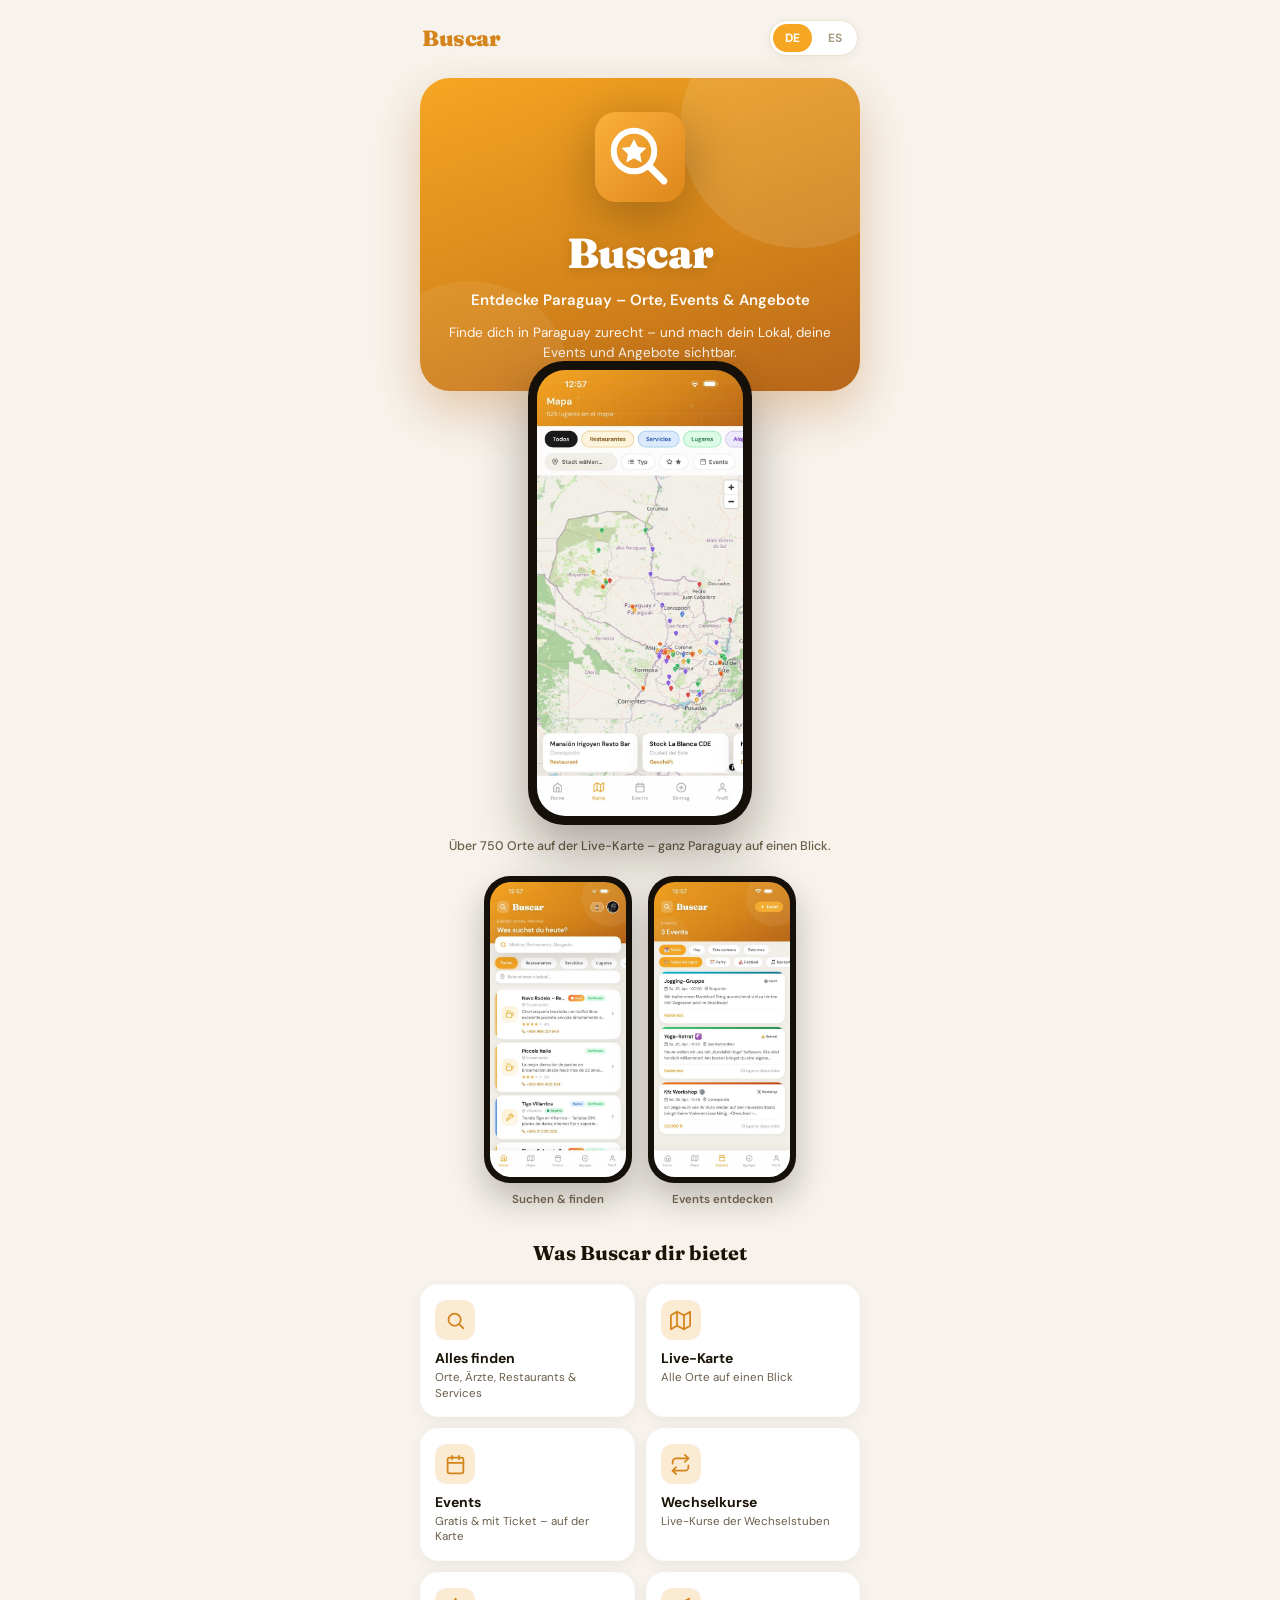
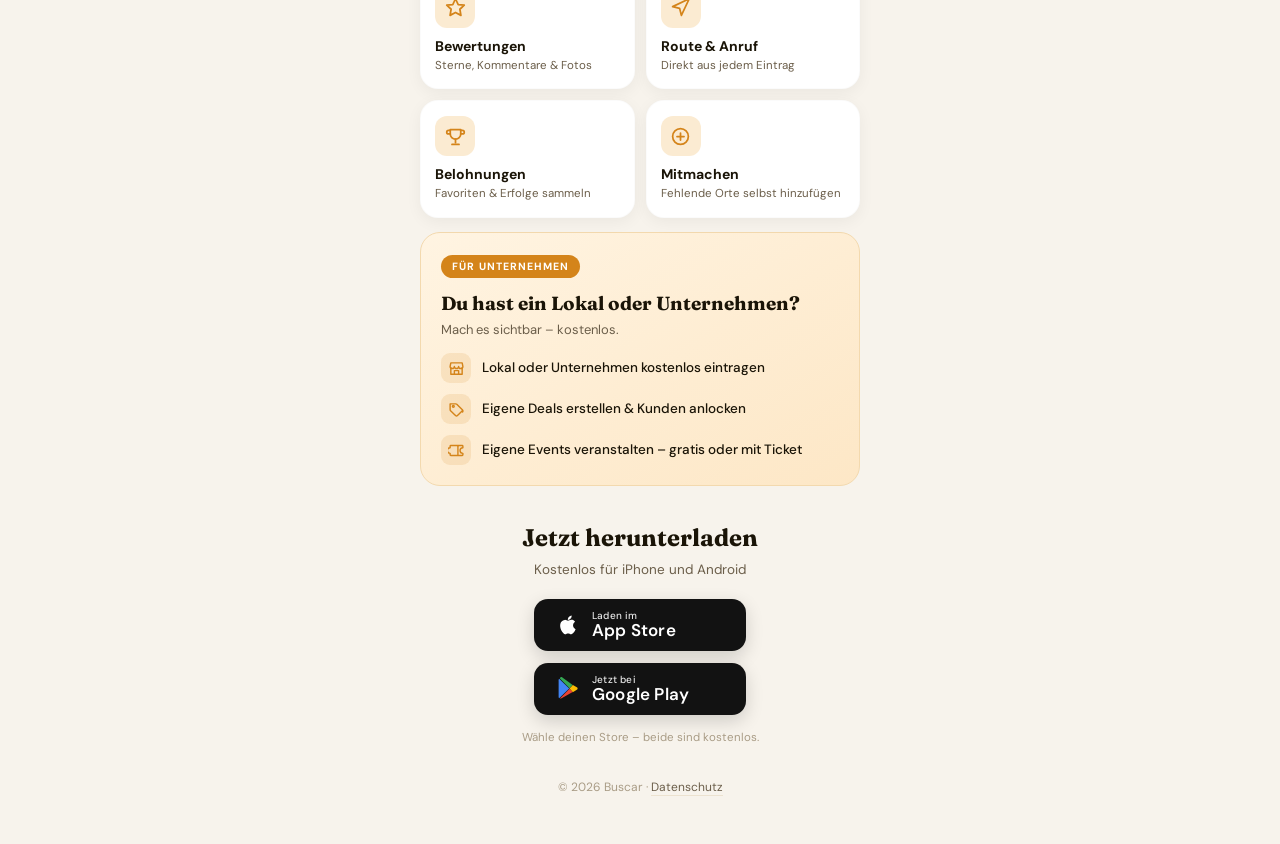
==== landing/index.html @ becd8155 "Add Instagram landing page under /landing (review build) Self-contained bilingual (DE/ES) landing pa" ====
<!DOCTYPE html>
<html lang="de">
<head>
<meta charset="UTF-8">
<meta name="viewport" content="width=device-width, initial-scale=1.0, viewport-fit=cover">
<title>Buscar – Paraguay entdecken</title>
<meta name="description" content="Buscar – Entdecke Paraguay: Live-Karte mit Orten, Ärzten, Restaurants, Events, Deals & Live-Wechselkursen. Für Nutzer und Unternehmen. Jetzt im App Store und bei Google Play.">
<meta name="theme-color" content="#F5A623">
<meta property="og:title" content="Buscar – Paraguay entdecken">
<meta property="og:description" content="Live-Karte, Orte, Events, Deals & Wechselkurse – für Nutzer und Unternehmen.">
<meta property="og:type" content="website">
<link rel="preconnect" href="https://fonts.googleapis.com">
<link rel="preconnect" href="https://fonts.gstatic.com" crossorigin>
<link href="https://fonts.googleapis.com/css2?family=Fraunces:wght@600;700;900&family=DM+Sans:wght@400;500;600;700&display=swap" rel="stylesheet">
<style>
  :root{
    --yellow:#F5A623; --yellow-dark:#D4841A; --yellow-deep:#B8661A;
    --bg:#F7F3EC; --card:#FFFFFF; --text-1:#1A1407; --text-2:#6B5E4A; --text-3:#A99C86; --line:#ECE2D0;
  }
  *,*::before,*::after{box-sizing:border-box;margin:0;padding:0}
  html{-webkit-text-size-adjust:100%}
  body{font-family:'DM Sans',-apple-system,sans-serif;background:var(--bg);color:var(--text-1);line-height:1.5;-webkit-font-smoothing:antialiased;overflow-x:hidden}
  .wrap{max-width:480px;margin:0 auto;padding:0 20px 48px;position:relative}

  .topbar{display:flex;align-items:center;justify-content:space-between;padding:20px 2px 8px}
  .brand-mini{font-family:'Fraunces',serif;font-weight:900;font-size:22px;color:var(--yellow-dark);letter-spacing:-0.5px}
  .lang{display:flex;gap:4px;background:#fff;border:1px solid var(--line);border-radius:999px;padding:3px;box-shadow:0 2px 10px rgba(0,0,0,.05)}
  .lang button{border:none;background:transparent;font-family:'DM Sans',sans-serif;font-weight:700;font-size:12px;color:var(--text-3);padding:6px 12px;border-radius:999px;cursor:pointer;transition:.15s}
  .lang button.active{background:var(--yellow);color:#fff}

  .hero{position:relative;margin-top:14px;border-radius:30px;padding:34px 26px 28px;text-align:center;color:#fff;overflow:hidden;
        background:linear-gradient(160deg,#F5A623 0%,#D4841A 58%,#B8661A 100%);box-shadow:0 20px 50px rgba(184,102,26,.32)}
  .hero::before{content:'';position:absolute;top:-70px;right:-60px;width:240px;height:240px;border-radius:50%;background:rgba(255,255,255,.10)}
  .hero::after{content:'';position:absolute;bottom:-90px;left:-50px;width:200px;height:200px;border-radius:50%;background:rgba(255,255,255,.07)}
  .app-icon{width:90px;height:90px;position:relative;z-index:1;filter:drop-shadow(0 12px 26px rgba(0,0,0,.28))}
  .app-name{font-family:'Fraunces',serif;font-weight:900;font-size:42px;letter-spacing:-1px;margin-top:13px;position:relative;z-index:1;text-shadow:0 3px 12px rgba(0,0,0,.14)}
  .tagline{font-size:15px;font-weight:600;opacity:.97;margin-top:4px;position:relative;z-index:1}
  .lead{font-size:13.5px;opacity:.92;margin-top:11px;position:relative;z-index:1}

  .showcase{margin-top:-30px;display:flex;justify-content:center;position:relative;z-index:3}
  .phone{background:#15100a;box-shadow:0 26px 54px rgba(20,16,7,.34)}
  .phone img{display:block;width:100%}
  .phone.big{width:224px;border-radius:36px;padding:9px}
  .phone.big img{border-radius:28px}
  .showcase-cap{text-align:center;font-size:12.5px;color:var(--text-2);margin-top:12px;font-weight:500}

  .gallery{display:flex;justify-content:center;gap:16px;margin-top:20px}
  .phone.sm{width:148px;border-radius:26px;padding:6px;box-shadow:0 16px 34px rgba(20,16,7,.26)}
  .phone.sm img{border-radius:21px}
  .gallery figure{margin:0;display:flex;flex-direction:column;align-items:center;gap:8px}
  .gallery figcaption{font-size:11.5px;color:var(--text-2);font-weight:600}

  .sec-title{font-family:'Fraunces',serif;font-weight:700;font-size:20px;color:var(--text-1);text-align:center;margin:30px 0 16px}

  .grid{display:grid;grid-template-columns:1fr 1fr;gap:11px}
  .tile{background:var(--card);border-radius:18px;padding:15px 14px;box-shadow:0 4px 16px rgba(0,0,0,.05);border:1px solid rgba(0,0,0,.015)}
  .tile .ic{width:40px;height:40px;border-radius:12px;display:flex;align-items:center;justify-content:center;background:#FBEBD2;margin-bottom:10px}
  .tile .ic svg{width:21px;height:21px}
  .tile .t{font-size:14px;font-weight:700;color:var(--text-1);line-height:1.2}
  .tile .s{font-size:11.5px;color:var(--text-2);margin-top:3px;line-height:1.35}
  svg.i{fill:none;stroke:var(--yellow-dark);stroke-width:2;stroke-linecap:round;stroke-linejoin:round}

  .biz{margin-top:14px;border-radius:20px;padding:20px;background:linear-gradient(150deg,#FFF4E2,#FDE7C6);border:1px solid #F3D9AE}
  .biz-tag{display:inline-block;font-size:10.5px;font-weight:700;letter-spacing:1px;text-transform:uppercase;color:#fff;background:var(--yellow-dark);border-radius:999px;padding:4px 11px}
  .biz-head{font-family:'Fraunces',serif;font-weight:700;font-size:19px;color:var(--text-1);margin-top:11px}
  .biz-sub{font-size:13px;color:var(--text-2);margin-top:2px}
  .biz-points{margin-top:14px;display:flex;flex-direction:column;gap:11px}
  .biz-row{display:flex;align-items:center;gap:11px;font-size:13.5px;font-weight:500;color:var(--text-1)}
  .biz-row .ic{width:30px;height:30px;border-radius:9px;background:rgba(212,132,26,.14);display:flex;align-items:center;justify-content:center;flex-shrink:0}
  .biz-row .ic svg{width:17px;height:17px}

  .dl{margin-top:34px;text-align:center}
  .dl-title{font-family:'Fraunces',serif;font-weight:700;font-size:24px;color:var(--text-1)}
  .dl-sub{font-size:13.5px;color:var(--text-2);margin-top:4px}
  .badges{display:flex;flex-direction:column;align-items:center;gap:12px;margin-top:18px}
  .store-btn{display:inline-flex;align-items:center;gap:11px;background:#121212;border-radius:14px;padding:11px 22px;min-width:212px;text-decoration:none;transition:transform .15s, filter .15s;box-shadow:0 6px 18px rgba(0,0,0,.16)}
  .store-btn:active{transform:scale(.97)}
  .store-btn .logo{width:25px;height:25px;flex-shrink:0}
  .store-btn .txt{display:flex;flex-direction:column;line-height:1.12;text-align:left;color:#fff}
  .store-btn .txt small{font-size:10px;font-weight:500;opacity:.9;letter-spacing:.2px}
  .store-btn .txt b{font-size:17px;font-weight:600;letter-spacing:.2px}
  .store-btn.dim{filter:opacity(.68)}
  .store-btn.primary{transform:scale(1.04)}
  .badge-note{font-size:11.5px;color:var(--text-3);margin-top:14px}

  footer{text-align:center;margin-top:32px;font-size:12px;color:var(--text-3)}
  footer a{color:var(--text-2);text-decoration:none;border-bottom:1px solid var(--line)}
</style>
</head>
<body>
<div class="wrap">

  <div class="topbar">
    <div class="brand-mini">Buscar</div>
    <div class="lang" role="group" aria-label="Sprache / Idioma">
      <button id="btn-de" class="active" onclick="setLang('de')">DE</button>
      <button id="btn-es" onclick="setLang('es')">ES</button>
    </div>
  </div>

  <section class="hero">
    <svg class="app-icon" viewBox="0 0 120 120" xmlns="http://www.w3.org/2000/svg" aria-label="Buscar">
      <defs><linearGradient id="ig" x1="0" y1="0" x2="1" y2="1">
        <stop offset="0" stop-color="#FBB03B"/><stop offset="1" stop-color="#DD871B"/></linearGradient></defs>
      <rect width="120" height="120" rx="28" fill="url(#ig)"/>
      <circle cx="52" cy="52" r="27" fill="none" stroke="#fff" stroke-width="8"/>
      <line x1="72" y1="72" x2="92" y2="92" stroke="#fff" stroke-width="9" stroke-linecap="round"/>
      <path d="M52 36 l5.1 10.3 11.4 1.6 -8.3 8 2 11.3 -10.2-5.4 -10.2 5.4 2-11.3 -8.3-8 11.4-1.6z" fill="#fff"/>
    </svg>
    <div class="app-name">Buscar</div>
    <div class="tagline" data-i18n="tagline">Entdecke Paraguay – Orte, Events &amp; Angebote</div>
    <div class="lead" data-i18n="lead">Finde dich in Paraguay zurecht – und mach dein Lokal, deine Events und Angebote sichtbar.</div>
  </section>

  <section class="showcase">
    <div class="phone big"><img src="map.jpg" alt="Buscar Live-Karte" loading="lazy"></div>
  </section>
  <div class="showcase-cap" data-i18n="cap">Über 750 Orte auf der Live-Karte – ganz Paraguay auf einen Blick.</div>

  <div class="gallery">
    <figure><div class="phone sm"><img src="home.jpg" alt="Buscar Home" loading="lazy"></div><figcaption data-i18n="g_home">Suchen &amp; finden</figcaption></figure>
    <figure><div class="phone sm"><img src="events.jpg" alt="Buscar Events" loading="lazy"></div><figcaption data-i18n="g_events">Events entdecken</figcaption></figure>
  </div>

  <div class="sec-title" data-i18n="sec_title">Was Buscar dir bietet</div>
  <div class="grid" id="grid-users"></div>

  <div class="biz">
    <span class="biz-tag" data-i18n="biz_tag">Für Unternehmen</span>
    <div class="biz-head" data-i18n="biz_head">Du hast ein Lokal oder Unternehmen?</div>
    <div class="biz-sub" data-i18n="biz_sub">Mach es sichtbar – kostenlos.</div>
    <div class="biz-points" id="biz-points"></div>
  </div>

  <section class="dl">
    <div class="dl-title" data-i18n="dl_title">Jetzt herunterladen</div>
    <div class="dl-sub" data-i18n="dl_sub">Kostenlos für iPhone und Android</div>
    <div class="badges">
      <a class="store-btn" id="appstore" href="APP_STORE_URL" aria-label="App Store">
        <svg class="logo" viewBox="0 0 24 24" aria-hidden="true"><path fill="#fff" d="M16.36 12.78c-.02-2.3 1.88-3.4 1.96-3.46-1.07-1.56-2.73-1.78-3.32-1.8-1.41-.14-2.76.83-3.48.83-.72 0-1.82-.81-3-.79-1.54.02-2.96.9-3.75 2.28-1.6 2.78-.41 6.89 1.15 9.15.76 1.1 1.67 2.34 2.86 2.3 1.15-.05 1.58-.74 2.97-.74 1.39 0 1.78.74 3 .72 1.24-.02 2.02-1.12 2.78-2.23.88-1.28 1.24-2.52 1.26-2.58-.03-.01-2.41-.93-2.43-3.68z M14.08 6.27c.64-.78 1.07-1.85.95-2.93-.92.04-2.03.61-2.69 1.38-.59.69-1.11 1.79-.97 2.85 1.02.08 2.07-.52 2.71-1.3z"/></svg>
        <span class="txt"><small data-i18n="as_small">Laden im</small><b>App Store</b></span>
      </a>
      <a class="store-btn" id="gplay" href="PLAY_STORE_URL" aria-label="Google Play">
        <svg class="logo" viewBox="0 0 24 24" aria-hidden="true">
          <path fill="#34A853" d="M3.7 2.3 13 11.7l3-3L5.8 1.2C5.1.8 4.3.9 3.7 2.3z"/>
          <path fill="#FBBC04" d="m16.2 8.7 3.8 2.2c1 .6 1 1.8 0 2.4l-3.9 2.2L13 12z"/>
          <path fill="#EA4335" d="M3.7 21.7 13 12.3l3 3-10.2 5.9c-.7.4-1.4.4-2.1.5z"/>
          <path fill="#4285F4" d="M3 2.6c-.4.4-.5 1-.5 1.7v15.4c0 .7.1 1.3.5 1.7L12.7 12 3 2.6z"/>
        </svg>
        <span class="txt"><small data-i18n="gp_small">Jetzt bei</small><b>Google Play</b></span>
      </a>
    </div>
    <div class="badge-note" data-i18n="note">Wähle deinen Store – beide sind kostenlos.</div>
  </section>

  <footer>
    <div>© 2026 Buscar · <a href="https://escapedeutschland.github.io/buscar-app/privacy.html" data-i18n="privacy">Datenschutz</a></div>
  </footer>

</div>

<script>
  var IC={
    search:'<svg class="i" viewBox="0 0 24 24"><circle cx="11" cy="11" r="7"/><line x1="16.5" y1="16.5" x2="21" y2="21"/></svg>',
    map:'<svg class="i" viewBox="0 0 24 24"><polygon points="1 6 1 22 8 18 16 22 23 18 23 2 16 6 8 2 1 6"/><line x1="8" y1="2" x2="8" y2="18"/><line x1="16" y1="6" x2="16" y2="22"/></svg>',
    calendar:'<svg class="i" viewBox="0 0 24 24"><rect x="3" y="4" width="18" height="18" rx="2"/><line x1="16" y1="2" x2="16" y2="6"/><line x1="8" y1="2" x2="8" y2="6"/><line x1="3" y1="10" x2="21" y2="10"/></svg>',
    exchange:'<svg class="i" viewBox="0 0 24 24"><polyline points="17 1 21 5 17 9"/><path d="M3 11V9a4 4 0 0 1 4-4h14"/><polyline points="7 23 3 19 7 15"/><path d="M21 13v2a4 4 0 0 1-4 4H3"/></svg>',
    star:'<svg class="i" viewBox="0 0 24 24"><polygon points="12 2 15.1 8.6 22 9.3 17 14 18.2 21 12 17.6 5.8 21 7 14 2 9.3 8.9 8.6 12 2"/></svg>',
    nav:'<svg class="i" viewBox="0 0 24 24"><polygon points="3 11 22 2 13 21 11 13 3 11"/></svg>',
    trophy:'<svg class="i" viewBox="0 0 24 24"><path d="M6 9a6 6 0 0 0 12 0V4H6z"/><path d="M6 5H4a2 2 0 0 0 0 4h2"/><path d="M18 5h2a2 2 0 0 1 0 4h-2"/><line x1="12" y1="15" x2="12" y2="19"/><line x1="8" y1="21" x2="16" y2="21"/></svg>',
    plus:'<svg class="i" viewBox="0 0 24 24"><circle cx="12" cy="12" r="9"/><line x1="12" y1="8" x2="12" y2="16"/><line x1="8" y1="12" x2="16" y2="12"/></svg>',
    store:'<svg class="i" viewBox="0 0 24 24"><path d="M4 4h16l1 5a3 3 0 0 1-6 0 3 3 0 0 1-6 0 3 3 0 0 1-6 0z"/><path d="M4 11v9h16v-9"/><path d="M9 20v-5h6v5"/></svg>',
    tag:'<svg class="i" viewBox="0 0 24 24"><path d="M20.6 13.4l-7.2 7.2a2 2 0 0 1-2.8 0l-7-7A2 2 0 0 1 3 12V4h8a2 2 0 0 1 1.4.6l8.2 8.2a1.9 1.9 0 0 1 0 2.6z"/><circle cx="7.5" cy="7.5" r="1.3"/></svg>',
    ticket:'<svg class="i" viewBox="0 0 24 24"><path d="M3 8a2 2 0 0 0 0 8v2a1 1 0 0 0 1 1h16a1 1 0 0 0 1-1v-2a2 2 0 0 1 0-8V6a1 1 0 0 0-1-1H4a1 1 0 0 0-1 1z"/><line x1="14" y1="6" x2="14" y2="18"/></svg>'
  };

  var GRID={
    de:[
      ['search','Alles finden','Orte, Ärzte, Restaurants & Services'],
      ['map','Live-Karte','Alle Orte auf einen Blick'],
      ['calendar','Events','Gratis & mit Ticket – auf der Karte'],
      ['exchange','Wechselkurse','Live-Kurse der Wechselstuben'],
      ['star','Bewertungen','Sterne, Kommentare & Fotos'],
      ['nav','Route & Anruf','Direkt aus jedem Eintrag'],
      ['trophy','Belohnungen','Favoriten & Erfolge sammeln'],
      ['plus','Mitmachen','Fehlende Orte selbst hinzufügen']
    ],
    es:[
      ['search','Encuentra todo','Lugares, médicos, restaurantes y servicios'],
      ['map','Mapa en vivo','Todos los lugares de un vistazo'],
      ['calendar','Eventos','Gratis y con entrada – en el mapa'],
      ['exchange','Tipo de cambio','En vivo, de las casas de cambio'],
      ['star','Reseñas','Estrellas, comentarios y fotos'],
      ['nav','Ruta y llamada','Directo desde cada lugar'],
      ['trophy','Recompensas','Guarda favoritos y gana logros'],
      ['plus','Participa','Agrega lugares que falten']
    ]
  };
  var BIZ={
    de:[['store','Lokal oder Unternehmen kostenlos eintragen'],
        ['tag','Eigene Deals erstellen & Kunden anlocken'],
        ['ticket','Eigene Events veranstalten – gratis oder mit Ticket']],
    es:[['store','Registra tu local o negocio gratis'],
        ['tag','Crea ofertas y atrae clientes'],
        ['ticket','Organiza tus eventos – gratis o con entrada']]
  };
  var I18N={
    de:{tagline:'Entdecke Paraguay – Orte, Events & Angebote',
        lead:'Finde dich in Paraguay zurecht – und mach dein Lokal, deine Events und Angebote sichtbar.',
        cap:'Über 750 Orte auf der Live-Karte – ganz Paraguay auf einen Blick.',
        g_home:'Suchen & finden', g_events:'Events entdecken',
        sec_title:'Was Buscar dir bietet', biz_tag:'Für Unternehmen',
        biz_head:'Du hast ein Lokal oder Unternehmen?', biz_sub:'Mach es sichtbar – kostenlos.',
        dl_title:'Jetzt herunterladen', dl_sub:'Kostenlos für iPhone und Android',
        as_small:'Laden im', gp_small:'Jetzt bei',
        note:'Wähle deinen Store – beide sind kostenlos.', privacy:'Datenschutz'},
    es:{tagline:'Descubre Paraguay – lugares, eventos y ofertas',
        lead:'Encuentra todo en Paraguay – y haz visible tu local, tus eventos y ofertas.',
        cap:'Más de 750 lugares en el mapa – todo Paraguay de un vistazo.',
        g_home:'Buscar y encontrar', g_events:'Descubrir eventos',
        sec_title:'Lo que Buscar te ofrece', biz_tag:'Para empresas',
        biz_head:'¿Tienes un local o negocio?', biz_sub:'Hazlo visible – gratis.',
        dl_title:'Descárgala ahora', dl_sub:'Gratis para iPhone y Android',
        as_small:'Descárgalo en', gp_small:'Disponible en',
        note:'Elige tu tienda – ambas son gratis.', privacy:'Privacidad'}
  };

  function renderGrid(l){
    document.getElementById('grid-users').innerHTML = GRID[l].map(function(r){
      return '<div class="tile"><div class="ic">'+IC[r[0]]+'</div><div class="t">'+r[1]+'</div><div class="s">'+r[2]+'</div></div>';
    }).join('');
    document.getElementById('biz-points').innerHTML = BIZ[l].map(function(r){
      return '<div class="biz-row"><span class="ic">'+IC[r[0]]+'</span><span>'+r[1]+'</span></div>';
    }).join('');
  }
  function setLang(l){
    document.documentElement.lang=l;
    var d=I18N[l];
    document.querySelectorAll('[data-i18n]').forEach(function(el){var k=el.getAttribute('data-i18n'); if(d[k]) el.textContent=d[k];});
    renderGrid(l);
    document.getElementById('btn-de').classList.toggle('active', l==='de');
    document.getElementById('btn-es').classList.toggle('active', l==='es');
  }
  setLang((navigator.language||'de').toLowerCase().indexOf('es')===0?'es':'de');

  (function(){
    var ua=navigator.userAgent||'';
    var isIOS=/iPad|iPhone|iPod/.test(ua) || (navigator.platform==='MacIntel'&&navigator.maxTouchPoints>1);
    var isAndroid=/Android/.test(ua);
    var app=document.getElementById('appstore'), gp=document.getElementById('gplay'), badges=document.querySelector('.badges');
    if(isAndroid){ gp.classList.add('primary'); app.classList.add('dim'); badges.insertBefore(gp, app); }
    else if(isIOS){ app.classList.add('primary'); gp.classList.add('dim'); }
  })();
</script>
</body>
</html>
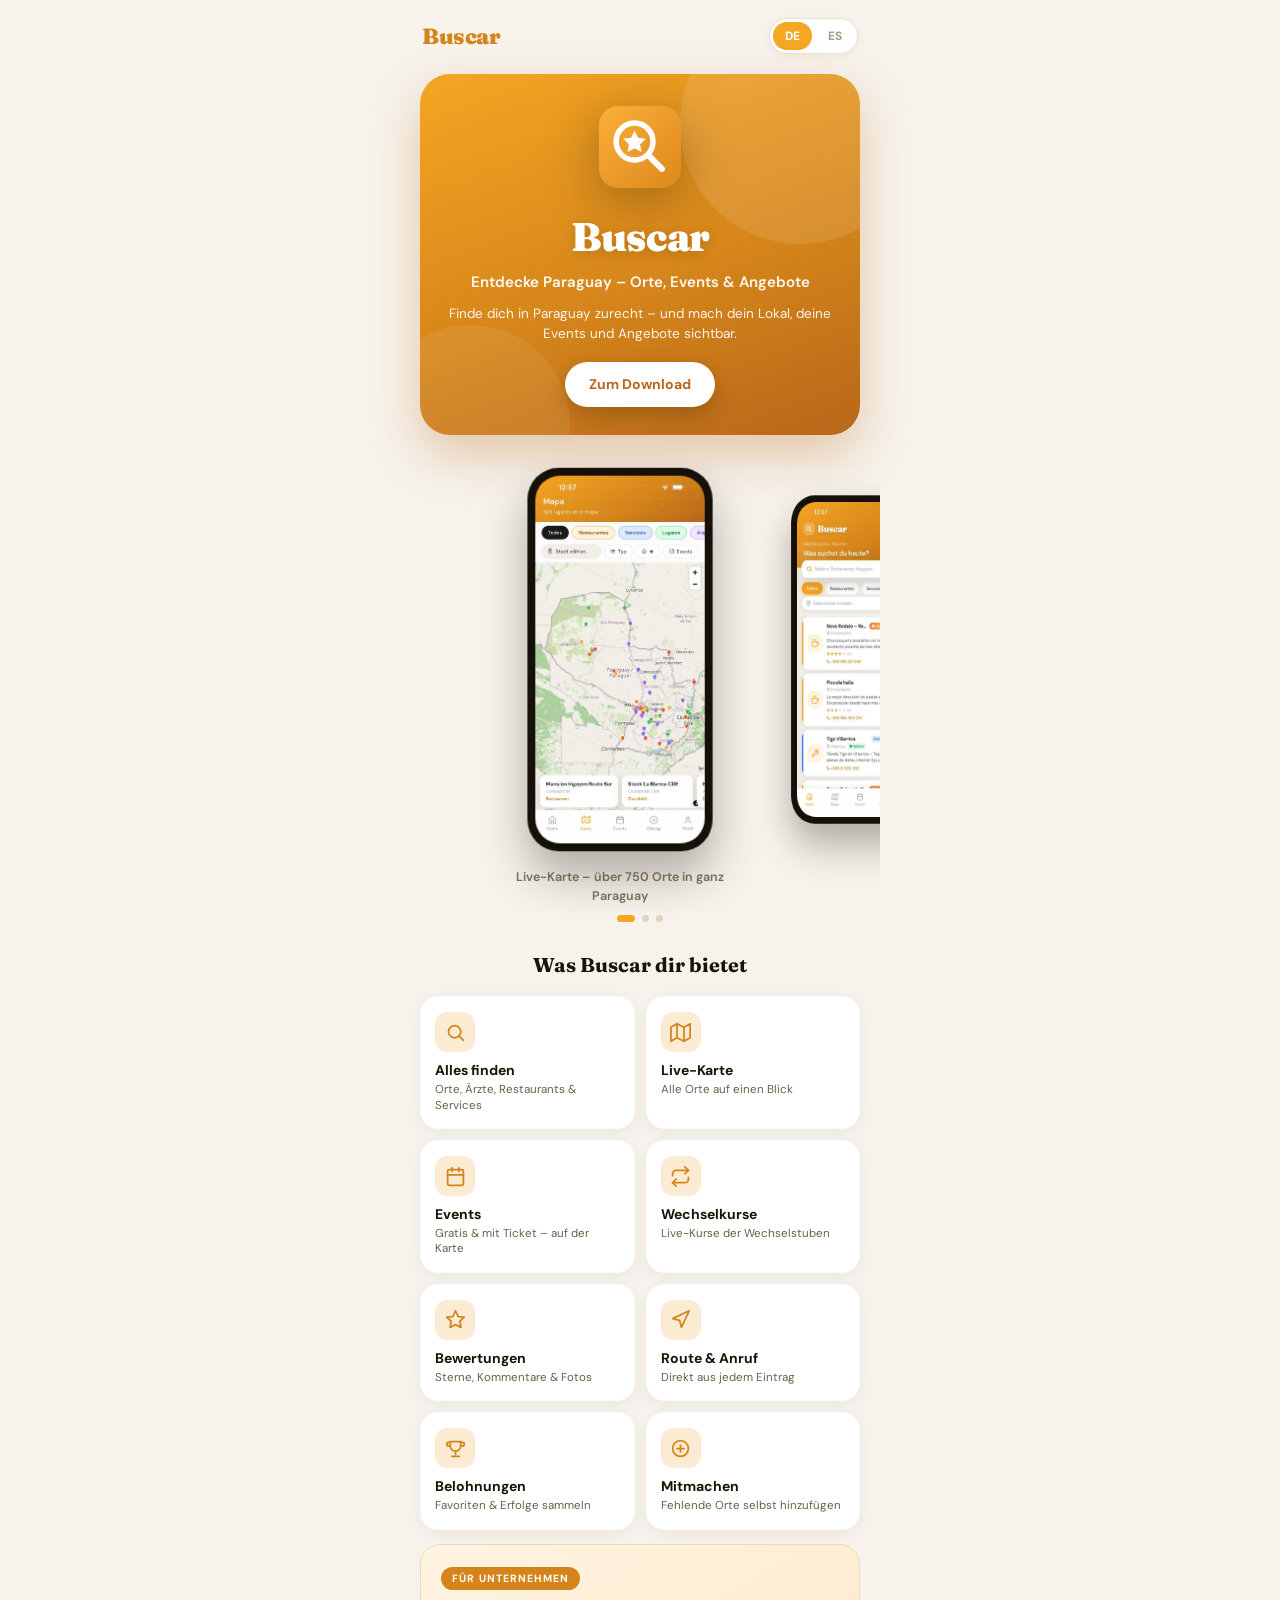
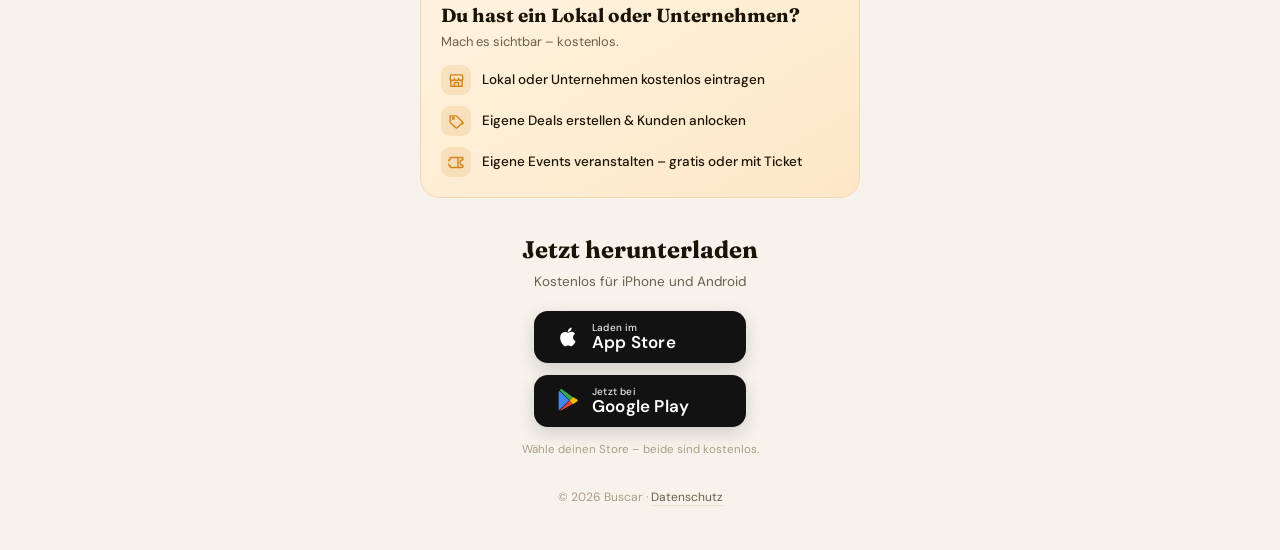
==== commit 6b69c5a5: "Landing: coverflow screenshot carousel + top "Zum Download" CTA - 3 phones as a swipeable coverflow " ====
--- a/landing/index.html
+++ b/landing/index.html
@@ -18,39 +18,41 @@
     --bg:#F7F3EC; --card:#FFFFFF; --text-1:#1A1407; --text-2:#6B5E4A; --text-3:#A99C86; --line:#ECE2D0;
   }
   *,*::before,*::after{box-sizing:border-box;margin:0;padding:0}
-  html{-webkit-text-size-adjust:100%}
+  html{-webkit-text-size-adjust:100%;scroll-behavior:smooth}
   body{font-family:'DM Sans',-apple-system,sans-serif;background:var(--bg);color:var(--text-1);line-height:1.5;-webkit-font-smoothing:antialiased;overflow-x:hidden}
-  .wrap{max-width:480px;margin:0 auto;padding:0 20px 48px;position:relative}
-
-  .topbar{display:flex;align-items:center;justify-content:space-between;padding:20px 2px 8px}
+  .wrap{max-width:480px;margin:0 auto;padding:0 20px 44px;position:relative}
+
+  .topbar{display:flex;align-items:center;justify-content:space-between;padding:18px 2px 8px}
   .brand-mini{font-family:'Fraunces',serif;font-weight:900;font-size:22px;color:var(--yellow-dark);letter-spacing:-0.5px}
   .lang{display:flex;gap:4px;background:#fff;border:1px solid var(--line);border-radius:999px;padding:3px;box-shadow:0 2px 10px rgba(0,0,0,.05)}
   .lang button{border:none;background:transparent;font-family:'DM Sans',sans-serif;font-weight:700;font-size:12px;color:var(--text-3);padding:6px 12px;border-radius:999px;cursor:pointer;transition:.15s}
   .lang button.active{background:var(--yellow);color:#fff}
 
-  .hero{position:relative;margin-top:14px;border-radius:30px;padding:34px 26px 28px;text-align:center;color:#fff;overflow:hidden;
+  .hero{position:relative;margin-top:12px;border-radius:30px;padding:32px 26px 28px;text-align:center;color:#fff;overflow:hidden;
         background:linear-gradient(160deg,#F5A623 0%,#D4841A 58%,#B8661A 100%);box-shadow:0 20px 50px rgba(184,102,26,.32)}
   .hero::before{content:'';position:absolute;top:-70px;right:-60px;width:240px;height:240px;border-radius:50%;background:rgba(255,255,255,.10)}
   .hero::after{content:'';position:absolute;bottom:-90px;left:-50px;width:200px;height:200px;border-radius:50%;background:rgba(255,255,255,.07)}
-  .app-icon{width:90px;height:90px;position:relative;z-index:1;filter:drop-shadow(0 12px 26px rgba(0,0,0,.28))}
-  .app-name{font-family:'Fraunces',serif;font-weight:900;font-size:42px;letter-spacing:-1px;margin-top:13px;position:relative;z-index:1;text-shadow:0 3px 12px rgba(0,0,0,.14)}
+  .app-icon{width:82px;height:82px;position:relative;z-index:1;filter:drop-shadow(0 12px 26px rgba(0,0,0,.28))}
+  .app-name{font-family:'Fraunces',serif;font-weight:900;font-size:40px;letter-spacing:-1px;margin-top:12px;position:relative;z-index:1;text-shadow:0 3px 12px rgba(0,0,0,.14)}
   .tagline{font-size:15px;font-weight:600;opacity:.97;margin-top:4px;position:relative;z-index:1}
-  .lead{font-size:13.5px;opacity:.92;margin-top:11px;position:relative;z-index:1}
-
-  .showcase{margin-top:-30px;display:flex;justify-content:center;position:relative;z-index:3}
-  .phone{background:#15100a;box-shadow:0 26px 54px rgba(20,16,7,.34)}
-  .phone img{display:block;width:100%}
-  .phone.big{width:224px;border-radius:36px;padding:9px}
-  .phone.big img{border-radius:28px}
-  .showcase-cap{text-align:center;font-size:12.5px;color:var(--text-2);margin-top:12px;font-weight:500}
-
-  .gallery{display:flex;justify-content:center;gap:16px;margin-top:20px}
-  .phone.sm{width:148px;border-radius:26px;padding:6px;box-shadow:0 16px 34px rgba(20,16,7,.26)}
-  .phone.sm img{border-radius:21px}
-  .gallery figure{margin:0;display:flex;flex-direction:column;align-items:center;gap:8px}
-  .gallery figcaption{font-size:11.5px;color:var(--text-2);font-weight:600}
-
-  .sec-title{font-family:'Fraunces',serif;font-weight:700;font-size:20px;color:var(--text-1);text-align:center;margin:30px 0 16px}
+  .lead{font-size:13.5px;opacity:.92;margin-top:10px;position:relative;z-index:1}
+  .hero-cta{display:inline-flex;align-items:center;gap:8px;margin-top:18px;background:#fff;color:var(--yellow-deep);font-weight:700;font-size:14px;padding:12px 24px;border-radius:999px;text-decoration:none;box-shadow:0 8px 22px rgba(0,0,0,.20);position:relative;z-index:1;transition:transform .15s}
+  .hero-cta:active{transform:scale(.96)}
+  .hero-cta svg{width:15px;height:15px;stroke:currentColor;stroke-width:2.5;fill:none;stroke-linecap:round;stroke-linejoin:round}
+
+  /* Coverflow-Karussell */
+  .carousel{display:flex;overflow-x:auto;scroll-snap-type:x mandatory;perspective:1100px;
+            padding:22px calc(50% - 120px) 8px;scroll-padding-inline:calc(50% - 120px);margin:8px -20px 0;scrollbar-width:none;-ms-overflow-style:none}
+  .carousel::-webkit-scrollbar{display:none}
+  .cslide{flex:0 0 240px;scroll-snap-align:center;display:flex;flex-direction:column;align-items:center}
+  .cphone{width:188px;background:#15100a;border-radius:32px;padding:8px;box-shadow:0 24px 48px rgba(20,16,7,.32);transition:transform .08s linear;will-change:transform}
+  .cphone img{display:block;width:100%;border-radius:25px;aspect-ratio:945/2048;object-fit:cover}
+  .ccap{margin-top:14px;font-size:12.5px;font-weight:600;color:var(--text-2);text-align:center;max-width:230px;transition:opacity .2s;min-height:34px}
+  .cdots{display:flex;justify-content:center;gap:7px;margin-top:2px}
+  .cdots i{width:7px;height:7px;border-radius:50%;background:#E0D3BD;transition:.2s}
+  .cdots i.on{background:var(--yellow);width:18px;border-radius:4px}
+
+  .sec-title{font-family:'Fraunces',serif;font-weight:700;font-size:20px;color:var(--text-1);text-align:center;margin:28px 0 16px}
 
   .grid{display:grid;grid-template-columns:1fr 1fr;gap:11px}
   .tile{background:var(--card);border-radius:18px;padding:15px 14px;box-shadow:0 4px 16px rgba(0,0,0,.05);border:1px solid rgba(0,0,0,.015)}
@@ -69,7 +71,7 @@
   .biz-row .ic{width:30px;height:30px;border-radius:9px;background:rgba(212,132,26,.14);display:flex;align-items:center;justify-content:center;flex-shrink:0}
   .biz-row .ic svg{width:17px;height:17px}
 
-  .dl{margin-top:34px;text-align:center}
+  .dl{margin-top:34px;text-align:center;scroll-margin-top:14px}
   .dl-title{font-family:'Fraunces',serif;font-weight:700;font-size:24px;color:var(--text-1)}
   .dl-sub{font-size:13.5px;color:var(--text-2);margin-top:4px}
   .badges{display:flex;flex-direction:column;align-items:center;gap:12px;margin-top:18px}
@@ -83,7 +85,7 @@
   .store-btn.primary{transform:scale(1.04)}
   .badge-note{font-size:11.5px;color:var(--text-3);margin-top:14px}
 
-  footer{text-align:center;margin-top:32px;font-size:12px;color:var(--text-3)}
+  footer{text-align:center;margin-top:30px;font-size:12px;color:var(--text-3)}
   footer a{color:var(--text-2);text-decoration:none;border-bottom:1px solid var(--line)}
 </style>
 </head>
@@ -110,17 +112,15 @@
     <div class="app-name">Buscar</div>
     <div class="tagline" data-i18n="tagline">Entdecke Paraguay – Orte, Events &amp; Angebote</div>
     <div class="lead" data-i18n="lead">Finde dich in Paraguay zurecht – und mach dein Lokal, deine Events und Angebote sichtbar.</div>
+    <a class="hero-cta" href="#dl" data-i18n="cta">Zum Download <svg viewBox="0 0 24 24"><polyline points="6 9 12 15 18 9"/></svg></a>
   </section>
 
-  <section class="showcase">
-    <div class="phone big"><img src="map.jpg" alt="Buscar Live-Karte" loading="lazy"></div>
-  </section>
-  <div class="showcase-cap" data-i18n="cap">Über 750 Orte auf der Live-Karte – ganz Paraguay auf einen Blick.</div>
-
-  <div class="gallery">
-    <figure><div class="phone sm"><img src="home.jpg" alt="Buscar Home" loading="lazy"></div><figcaption data-i18n="g_home">Suchen &amp; finden</figcaption></figure>
-    <figure><div class="phone sm"><img src="events.jpg" alt="Buscar Events" loading="lazy"></div><figcaption data-i18n="g_events">Events entdecken</figcaption></figure>
+  <div class="carousel" id="carousel">
+    <div class="cslide"><div class="cphone"><img src="map.jpg" alt="Live-Karte" loading="lazy"></div><div class="ccap" data-cap="0"></div></div>
+    <div class="cslide"><div class="cphone"><img src="home.jpg" alt="Suchen" loading="lazy"></div><div class="ccap" data-cap="1"></div></div>
+    <div class="cslide"><div class="cphone"><img src="events.jpg" alt="Events" loading="lazy"></div><div class="ccap" data-cap="2"></div></div>
   </div>
+  <div class="cdots" id="cdots"><i class="on"></i><i></i><i></i></div>
 
   <div class="sec-title" data-i18n="sec_title">Was Buscar dir bietet</div>
   <div class="grid" id="grid-users"></div>
@@ -132,7 +132,7 @@
     <div class="biz-points" id="biz-points"></div>
   </div>
 
-  <section class="dl">
+  <section class="dl" id="dl">
     <div class="dl-title" data-i18n="dl_title">Jetzt herunterladen</div>
     <div class="dl-sub" data-i18n="dl_sub">Kostenlos für iPhone und Android</div>
     <div class="badges">
@@ -204,21 +204,21 @@
         ['tag','Crea ofertas y atrae clientes'],
         ['ticket','Organiza tus eventos – gratis o con entrada']]
   };
+  var CAP={
+    de:['Live-Karte – über 750 Orte in ganz Paraguay','Suchen & finden – Orte, Ärzte, Restaurants','Events entdecken – gratis & mit Ticket'],
+    es:['Mapa en vivo – más de 750 lugares en Paraguay','Buscar y encontrar – lugares, médicos, etc.','Descubrir eventos – gratis y con entrada']
+  };
   var I18N={
     de:{tagline:'Entdecke Paraguay – Orte, Events & Angebote',
         lead:'Finde dich in Paraguay zurecht – und mach dein Lokal, deine Events und Angebote sichtbar.',
-        cap:'Über 750 Orte auf der Live-Karte – ganz Paraguay auf einen Blick.',
-        g_home:'Suchen & finden', g_events:'Events entdecken',
-        sec_title:'Was Buscar dir bietet', biz_tag:'Für Unternehmen',
+        cta:'Zum Download', sec_title:'Was Buscar dir bietet', biz_tag:'Für Unternehmen',
         biz_head:'Du hast ein Lokal oder Unternehmen?', biz_sub:'Mach es sichtbar – kostenlos.',
         dl_title:'Jetzt herunterladen', dl_sub:'Kostenlos für iPhone und Android',
         as_small:'Laden im', gp_small:'Jetzt bei',
         note:'Wähle deinen Store – beide sind kostenlos.', privacy:'Datenschutz'},
     es:{tagline:'Descubre Paraguay – lugares, eventos y ofertas',
         lead:'Encuentra todo en Paraguay – y haz visible tu local, tus eventos y ofertas.',
-        cap:'Más de 750 lugares en el mapa – todo Paraguay de un vistazo.',
-        g_home:'Buscar y encontrar', g_events:'Descubrir eventos',
-        sec_title:'Lo que Buscar te ofrece', biz_tag:'Para empresas',
+        cta:'Descargar', sec_title:'Lo que Buscar te ofrece', biz_tag:'Para empresas',
         biz_head:'¿Tienes un local o negocio?', biz_sub:'Hazlo visible – gratis.',
         dl_title:'Descárgala ahora', dl_sub:'Gratis para iPhone y Android',
         as_small:'Descárgalo en', gp_small:'Disponible en',
@@ -232,6 +232,7 @@
     document.getElementById('biz-points').innerHTML = BIZ[l].map(function(r){
       return '<div class="biz-row"><span class="ic">'+IC[r[0]]+'</span><span>'+r[1]+'</span></div>';
     }).join('');
+    document.querySelectorAll('.ccap').forEach(function(el){ el.textContent = CAP[l][+el.getAttribute('data-cap')]; });
   }
   function setLang(l){
     document.documentElement.lang=l;
@@ -242,6 +243,31 @@
     document.getElementById('btn-es').classList.toggle('active', l==='es');
   }
   setLang((navigator.language||'de').toLowerCase().indexOf('es')===0?'es':'de');
+
+  /* Coverflow-Effekt + Punkte */
+  (function(){
+    var car=document.getElementById('carousel');
+    var slides=[].slice.call(car.children);
+    var dots=[].slice.call(document.getElementById('cdots').children);
+    function update(){
+      var c=car.getBoundingClientRect(), cx=c.left+c.width/2, best=0, bestD=1e9;
+      slides.forEach(function(s,i){
+        var r=s.getBoundingClientRect(), sx=r.left+r.width/2, d=(sx-cx)/c.width;
+        var rot=Math.max(-55,Math.min(55,-d*65)), sc=Math.max(.8,1-Math.abs(d)*.34);
+        var ph=s.querySelector('.cphone'); ph.style.transform='rotateY('+rot+'deg) scale('+sc+')';
+        s.querySelector('.ccap').style.opacity=String(Math.max(0,1-Math.abs(d)*2.2));
+        if(Math.abs(d)<bestD){bestD=Math.abs(d);best=i;}
+      });
+      dots.forEach(function(dot,i){dot.className=i===best?'on':'';});
+    }
+    function center(i,smooth){var s=slides[i];var left=s.offsetLeft-(car.clientWidth-s.clientWidth)/2;car.scrollTo({left:left,behavior:smooth?'smooth':'auto'});}
+    dots.forEach(function(dot,i){dot.style.cursor='pointer';dot.addEventListener('click',function(){center(i,true);});});
+    car.addEventListener('scroll',function(){requestAnimationFrame(update);},{passive:true});
+    window.addEventListener('resize',function(){center(0,false);update();});
+    function init(){center(0,false);update();}
+    window.addEventListener('load',init);
+    setTimeout(init,60); setTimeout(update,400);
+  })();
 
   (function(){
     var ua=navigator.userAgent||'';
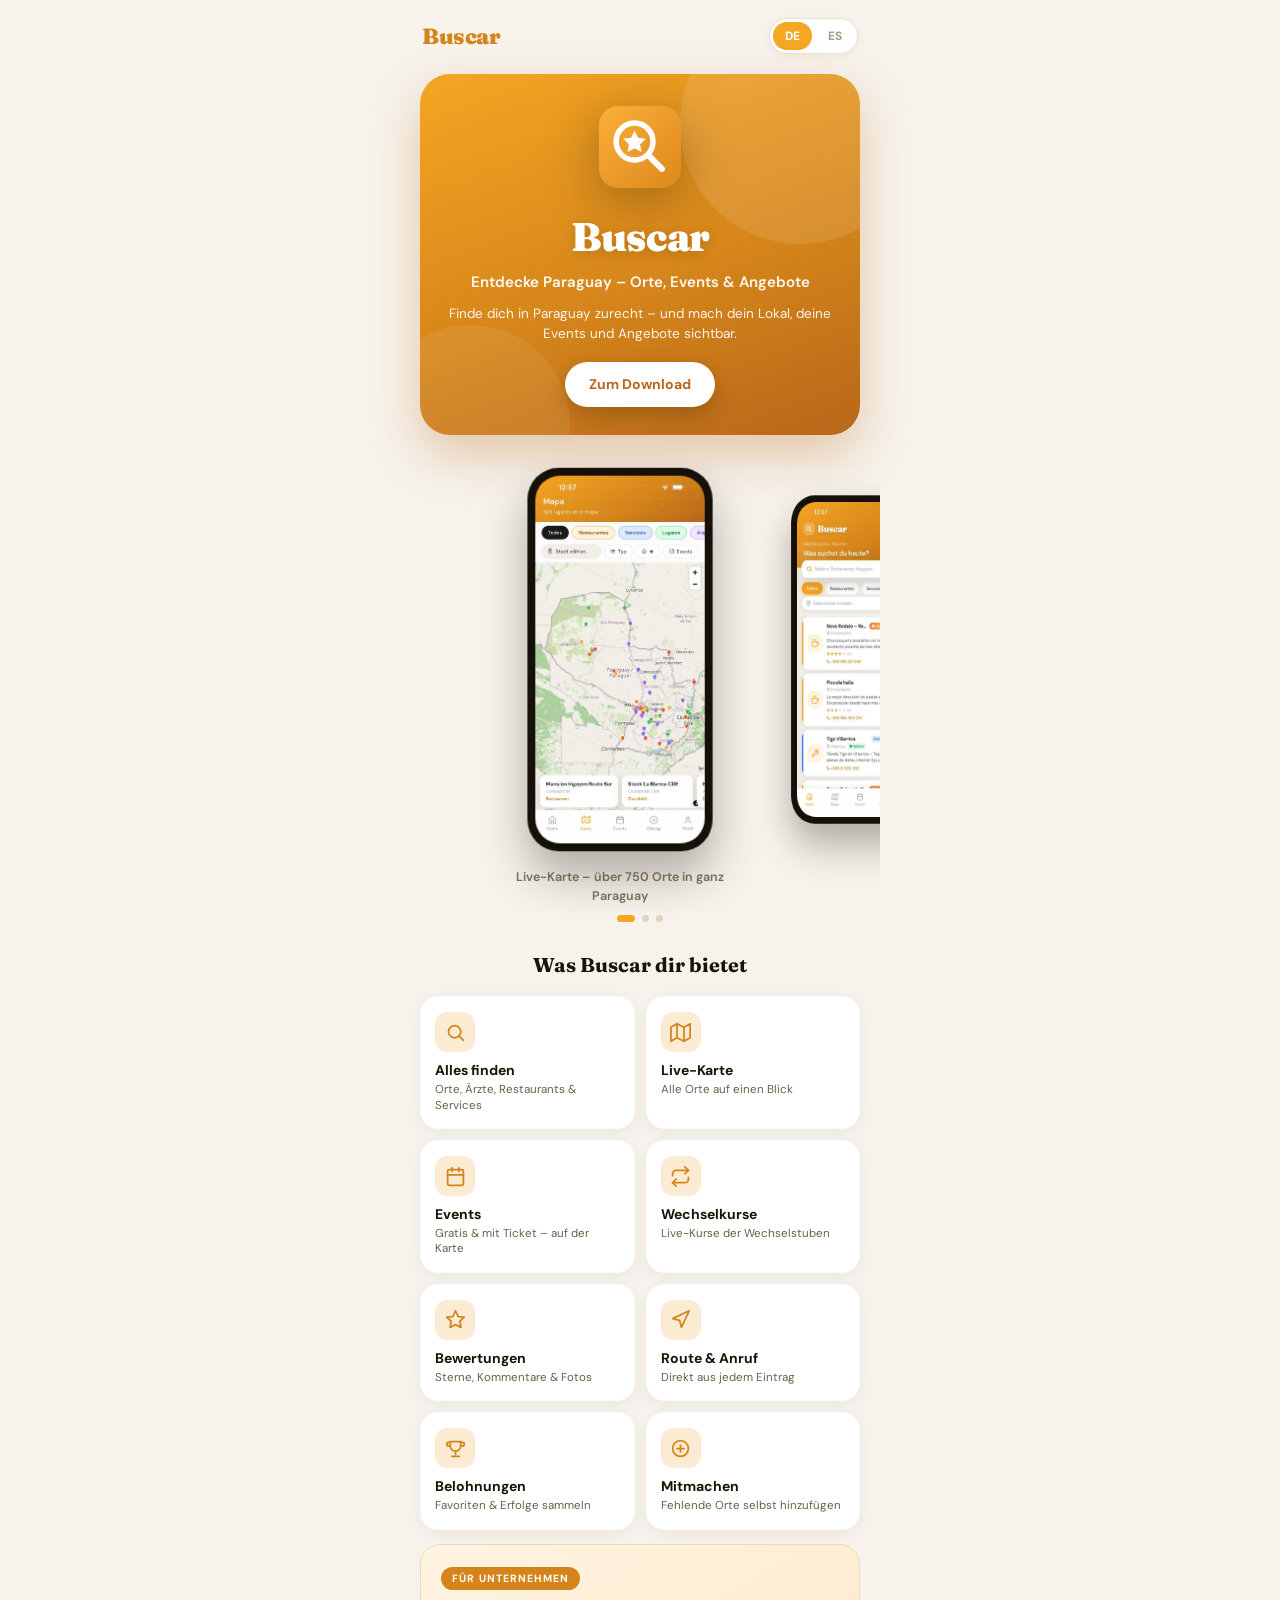
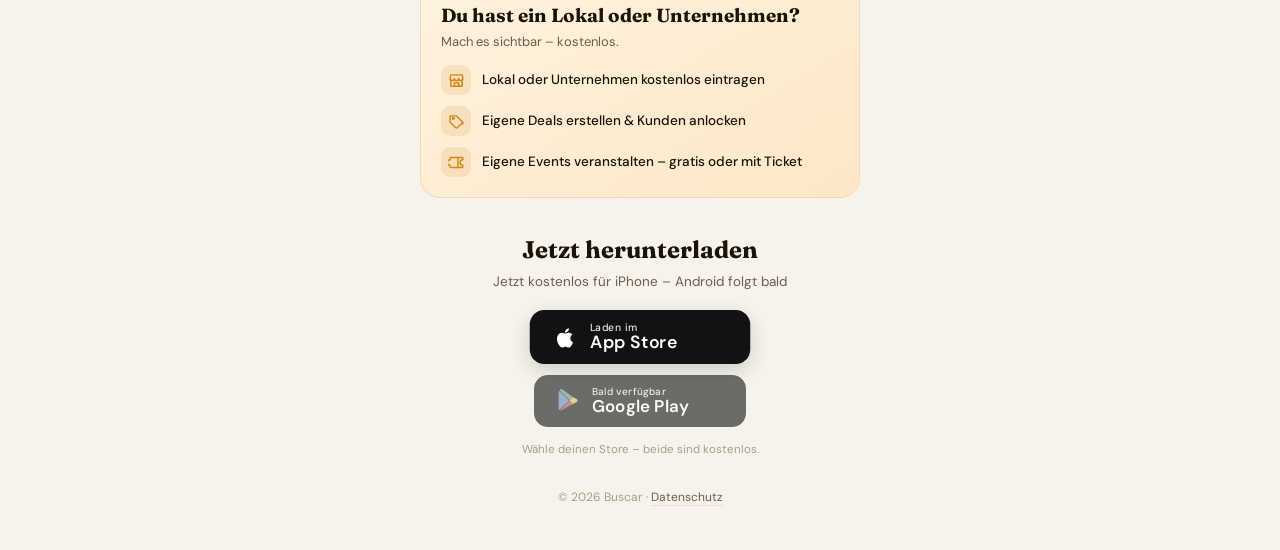
==== commit 9484b88d: "Landing: real App Store link; Google Play marked "coming soon" - App Store button -> live store link" ====
--- a/landing/index.html
+++ b/landing/index.html
@@ -83,6 +83,7 @@
   .store-btn .txt b{font-size:17px;font-weight:600;letter-spacing:.2px}
   .store-btn.dim{filter:opacity(.68)}
   .store-btn.primary{transform:scale(1.04)}
+  .store-btn.soon{filter:grayscale(.5);opacity:.6;pointer-events:none;cursor:default;box-shadow:none}
   .badge-note{font-size:11.5px;color:var(--text-3);margin-top:14px}
 
   footer{text-align:center;margin-top:30px;font-size:12px;color:var(--text-3)}
@@ -136,11 +137,11 @@
     <div class="dl-title" data-i18n="dl_title">Jetzt herunterladen</div>
     <div class="dl-sub" data-i18n="dl_sub">Kostenlos für iPhone und Android</div>
     <div class="badges">
-      <a class="store-btn" id="appstore" href="APP_STORE_URL" aria-label="App Store">
+      <a class="store-btn" id="appstore" href="https://apps.apple.com/app/id6770427542" aria-label="App Store">
         <svg class="logo" viewBox="0 0 24 24" aria-hidden="true"><path fill="#fff" d="M16.36 12.78c-.02-2.3 1.88-3.4 1.96-3.46-1.07-1.56-2.73-1.78-3.32-1.8-1.41-.14-2.76.83-3.48.83-.72 0-1.82-.81-3-.79-1.54.02-2.96.9-3.75 2.28-1.6 2.78-.41 6.89 1.15 9.15.76 1.1 1.67 2.34 2.86 2.3 1.15-.05 1.58-.74 2.97-.74 1.39 0 1.78.74 3 .72 1.24-.02 2.02-1.12 2.78-2.23.88-1.28 1.24-2.52 1.26-2.58-.03-.01-2.41-.93-2.43-3.68z M14.08 6.27c.64-.78 1.07-1.85.95-2.93-.92.04-2.03.61-2.69 1.38-.59.69-1.11 1.79-.97 2.85 1.02.08 2.07-.52 2.71-1.3z"/></svg>
         <span class="txt"><small data-i18n="as_small">Laden im</small><b>App Store</b></span>
       </a>
-      <a class="store-btn" id="gplay" href="PLAY_STORE_URL" aria-label="Google Play">
+      <a class="store-btn soon" id="gplay" aria-label="Google Play – bald verfügbar">
         <svg class="logo" viewBox="0 0 24 24" aria-hidden="true">
           <path fill="#34A853" d="M3.7 2.3 13 11.7l3-3L5.8 1.2C5.1.8 4.3.9 3.7 2.3z"/>
           <path fill="#FBBC04" d="m16.2 8.7 3.8 2.2c1 .6 1 1.8 0 2.4l-3.9 2.2L13 12z"/>
@@ -213,15 +214,15 @@
         lead:'Finde dich in Paraguay zurecht – und mach dein Lokal, deine Events und Angebote sichtbar.',
         cta:'Zum Download', sec_title:'Was Buscar dir bietet', biz_tag:'Für Unternehmen',
         biz_head:'Du hast ein Lokal oder Unternehmen?', biz_sub:'Mach es sichtbar – kostenlos.',
-        dl_title:'Jetzt herunterladen', dl_sub:'Kostenlos für iPhone und Android',
-        as_small:'Laden im', gp_small:'Jetzt bei',
+        dl_title:'Jetzt herunterladen', dl_sub:'Jetzt kostenlos für iPhone – Android folgt bald',
+        as_small:'Laden im', gp_small:'Bald verfügbar',
         note:'Wähle deinen Store – beide sind kostenlos.', privacy:'Datenschutz'},
     es:{tagline:'Descubre Paraguay – lugares, eventos y ofertas',
         lead:'Encuentra todo en Paraguay – y haz visible tu local, tus eventos y ofertas.',
         cta:'Descargar', sec_title:'Lo que Buscar te ofrece', biz_tag:'Para empresas',
         biz_head:'¿Tienes un local o negocio?', biz_sub:'Hazlo visible – gratis.',
-        dl_title:'Descárgala ahora', dl_sub:'Gratis para iPhone y Android',
-        as_small:'Descárgalo en', gp_small:'Disponible en',
+        dl_title:'Descárgala ahora', dl_sub:'Gratis para iPhone – Android muy pronto',
+        as_small:'Descárgalo en', gp_small:'Próximamente',
         note:'Elige tu tienda – ambas son gratis.', privacy:'Privacidad'}
   };
 
@@ -269,14 +270,8 @@
     setTimeout(init,60); setTimeout(update,400);
   })();
 
-  (function(){
-    var ua=navigator.userAgent||'';
-    var isIOS=/iPad|iPhone|iPod/.test(ua) || (navigator.platform==='MacIntel'&&navigator.maxTouchPoints>1);
-    var isAndroid=/Android/.test(ua);
-    var app=document.getElementById('appstore'), gp=document.getElementById('gplay'), badges=document.querySelector('.badges');
-    if(isAndroid){ gp.classList.add('primary'); app.classList.add('dim'); badges.insertBefore(gp, app); }
-    else if(isIOS){ app.classList.add('primary'); gp.classList.add('dim'); }
-  })();
+  /* Nur App Store ist live; Google Play ist "Bald verfügbar" (Klasse soon) */
+  document.getElementById('appstore').classList.add('primary');
 </script>
 </body>
 </html>
